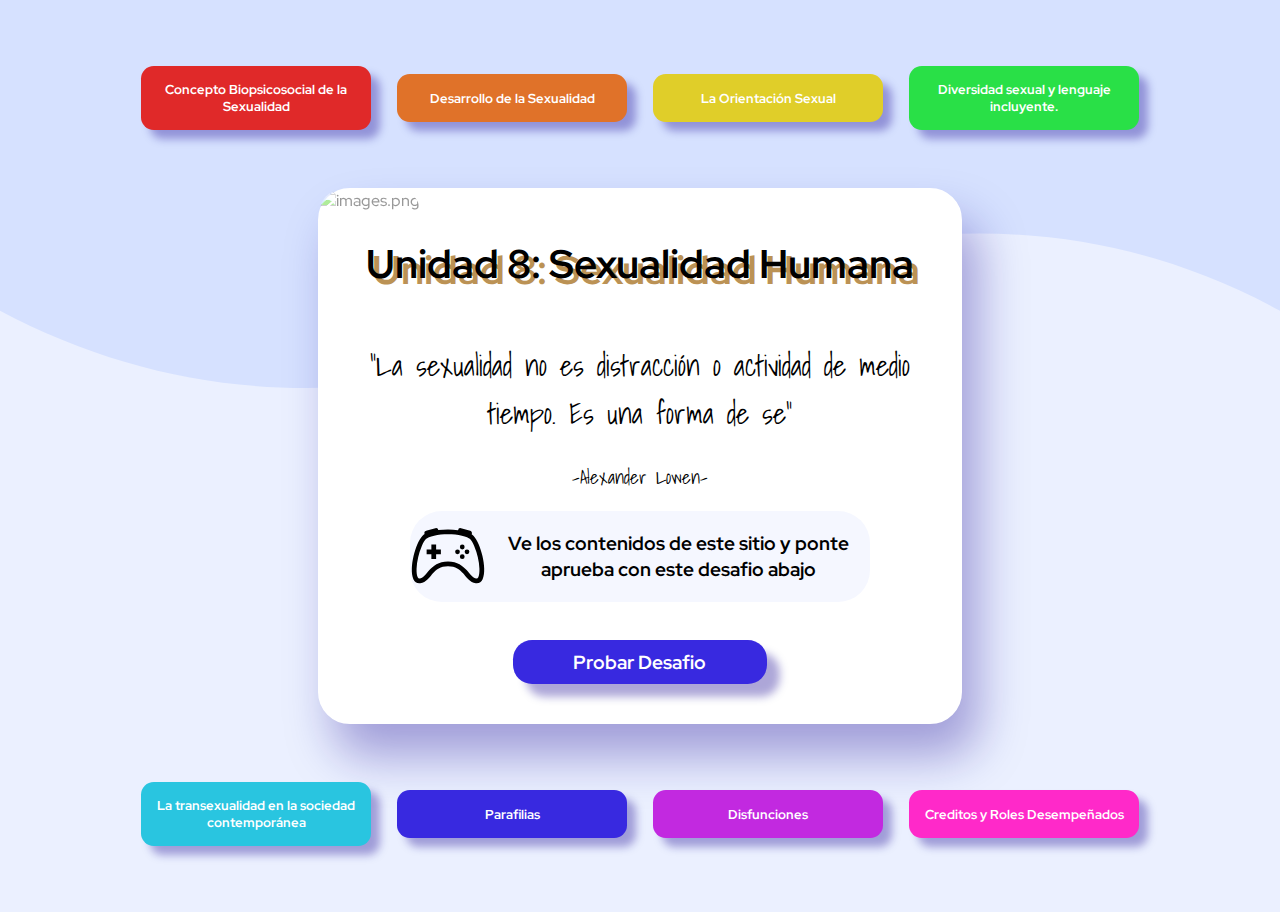
==== index.html @ 983442b2 "Add files via upload" ====
<!DOCTYPE html>
<html lang="es">
<head>
  <meta charset="UTF-8">
  <meta name="viewport" content="width=device-width, initial-scale=1.0">
  <link rel="preconnect" href="https://fonts.googleapis.com">
  <link rel="preconnect" href="https://fonts.gstatic.com" crossorigin>
  <link href="https://fonts.googleapis.com/css2?family=Red+Hat+Display:wght@500&display=swap" rel="stylesheet">
  <link href="https://fonts.googleapis.com/css2?family=Red+Hat+Display:wght@700&display=swap" rel="stylesheet">
  <link href="https://fonts.googleapis.com/css2?family=Red+Hat+Display:wght@500&family=Shadows+Into+Light&display=swap" rel="stylesheet">
  <link rel="icon" type="image/png" sizes="32x32" href="./images/arrow-through-heart.svg">
  <link rel="stylesheet" href="./design/style.css">
  
  <title>Sexualidad | Introducción a la salud mental </title>
</head>
<body>

  <div class="main-container">

    <div class="buttons1">
      <a class="b-1" href="">Concepto Biopsicosocial de la Sexualidad</a>
      <a class="b-2" href="">Desarrollo de la Sexualidad</a>
      <a class="b-3" href="">La Orientación Sexual</a>
      <a class="b-4" href="">Diversidad sexual y lenguaje incluyente.</a>
    </div>
    
    <div class="container">
      <div class="container-inside">
        <img class="image" src="https://bookriot.com/wp-content/uploads/2020/05/lesbian-women-kissing-queer-romance-feature-700x375-1-1280x720.jpg" alt="images.png">
      </div>
      <div class="container-inside-2">
        <h1>Unidad 8: Sexualidad Humana </h1>
        <div>
          <h2>"La sexualidad no es distracción o actividad de medio tiempo. Es una forma de se"</h2>
          <h3>-Alexander Lowen-</h3>
        </div>
        <div class="container-inside-3">
          <div>
            <img class="controller" src="./images/controller.svg" alt="controller.svg">
          </div>
          <p class="game-message">Ve los contenidos de este sitio y ponte aprueba con este desafio abajo</p>
        </div>
      </div>
      <div class="container-inside-4">
         <a href="">Probar Desafio</a>
      </div>
     </div>
    
    <div class="buttons2">
      <a class="b-5" href="">La transexualidad en la sociedad contemporánea</a>
      <a class="b-6" href="">Parafilias</a>
      <a class="b-7" href="">Disfunciones</a>
      <a class="b-8" href="">Creditos y Roles Desempeñados</a>
    </div>

  </div>
  
</body>
</html>
---- design/style.css ----
*{
    font-family: 'Red Hat Display', sans-serif;
    font-weight: 500;
}


body{
    background-color:hsl(225, 100%, 96%);
    background-image: url(../images/pattern-background-desktop.svg);
    background-size: 100vw;
    background-repeat: no-repeat;
    display: grid;
    justify-content: center;
}

.main-container{
    visibility:hidden;
    display: flex;
    justify-content: center;
    justify-items: center;
    align-items: center;
    align-content: center;
    flex-wrap: wrap;
}

@media screen and (min-aspect-ratio: 1/1){
    .main-container{
        visibility: visible;
    }
}

div.container{
    background-color: #fff;
    border-radius: 2em;
    border: solid;
    border-width: 0.15em;
    border-color: #fff;
    box-shadow: 1em 2em 3em rgba(21, 0, 143, 0.349);
    width: 50vw;
    height: 150max;
    margin: 0 5vh 0 5vh;
    position: relative;
    animation-name: div;
    animation-duration: 4s;
}

@keyframes div {
    0%   {opacity: 0%; left:-30vw; top:0;}
    100% {opacity:100%; left:0px; top:0px;}
  }

div.container-inside{
    background-image: url(https://wallpapercave.com/wp/wp8818088.jpg);
    background-size: 100% 100%;
    width: 50vw;
    height: 40%;
    border-radius: 2em 2em 0 0;
}

img.image {
    width: 100%;
    height: 100%;
    opacity: 40%;
    filter: contrast(1.75);
    border-radius: 2em 2em 0 0;
}
div.container-inside-2{
    display: flex;
    justify-content: center;
    flex-wrap: wrap;
    padding: 0 5%;
}

div.container-inside-2 h1{
    font-weight: 700;
    font-size: 3.1vmax;
}

h1{
    text-shadow: .5vmax .5vmax #bb9255;
}

div.container-inside-2 div{
    text-align: center;
}

div.container-inside-2 div h2{
    text-align: center;
    font-family: 'Shadows Into Light', cursive;
    font-size: 2.3vmax;
}
div.container-inside-2 div h3{
    text-align: center;
    font-family: 'Shadows Into Light', cursive;
    font-size: 1.5vmax;
}

div.container-inside-3{
    display: grid;
    grid-template-columns: 1fr 5fr;
    grid-template-rows: 1fr;
    justify-content: center;
    background-color: hsl(225, 100%, 98%);
    width: 80%;
    border-radius: 2em;
}

div.container-inside-3 div{
   width: 100%;
   height: 100%;
   display: flex;
   justify-content: center;
   align-content: center;
   justify-items: center;
   align-items: center;
}

.controller{
    width: 100%;
}

.game-message{
    font-weight: 700;
    font-size: 1.5vmax;
}

div.container-inside-4{
    margin: 2vmax;
    display: flex;
    justify-content: center;
   align-content: center;
   justify-items: center;
   align-items: center;
}

div.container-inside-4 a{
    margin: 1vmax;
    font-size: 1.5vmax;
    text-decoration: none;
    font-weight: 700;
    width: 40%;
    text-align: center;
    background-color: hsl(245, 75%, 52%);
    color: #fff;
    padding: 1.5%;
    border-radius: 1em;
    box-shadow: 1vmax 1vmax 1vmin rgba(21, 0, 143, 0.349);
}

div.container-inside-4 a:hover{
    background-color: hsl(225, 67%, 80%);
    box-shadow: 1vmax 1vmax 0.5vmin rgba(21, 0, 143, 0.534);
}

div.container-inside-4 a:focus{
    text-shadow: 0px 0px .5vmax #ffffff;
    box-shadow: .8vmax .8vmax 0.5vmin rgba(21, 0, 143, 0.534);
}

.buttons1,.buttons2{
    height: 10vh;
    width: 80vw;
    display: flex;
    flex-wrap: nowrap;
    justify-content: center;
   align-content: center;
   justify-items: center;
   align-items: center;
   padding: 5vh;

}

.buttons1 a,.buttons2 a{
    margin: 1vmax;
    font-size: 1vmax;
    text-decoration: none;
    font-weight: 700;
    width: 40%;
    text-align: center;
    color: #fff;
    padding: 1.5%;
    border-radius: 1em;
    box-shadow: 1vmin 1vmin 1vmin rgba(21, 0, 143, 0.349);
}

.buttons1{
    position: relative;
    animation-name: button1;
    animation-duration: 4s;
}

.buttons2{
    position: relative;
    animation-name: button2;
    animation-duration: 4s;
}

@keyframes button1 {
    0%   {opacity: 0%; bottom:20vh;}
    100% {opacity:100%; bottom:0vh;}
  }

@keyframes button2{
    0%   {opacity: 0%; top:40vh;}
    100% {opacity:100%;  top:0px;}
  }

.b-1{
    background-color: hsl(0, 75%, 52%);
}

.b-2{
    background-color: hsl(24, 75%, 52%);
}

.b-3{
    background-color: hsl(54, 75%, 52%);
}

.b-4{
    background-color: hsl(130, 75%, 52%);
}

.b-5{
    background-color: hsl(189, 75%, 52%);
}

.b-6{
    background-color: hsl(245, 75%, 52%);
}

.b-7{
    background-color: hsl(290, 75%, 52%);
}

.b-8{
    background-color: hsl(315, 100%, 58%);
}

.b-1:hover{
    background-color: hsl(0, 66%, 59%);
    box-shadow: 1vmax 1vmax 0.5vmin rgba(21, 0, 143, 0.534);
}

.b-2:hover{
    background-color: hsl(24, 57%, 58%);
    box-shadow: 1vmax 1vmax 0.5vmin rgba(21, 0, 143, 0.534);
}

.b-3:hover{
    background-color: hsl(54, 69%, 33%);
    box-shadow: 1vmax 1vmax 0.5vmin rgba(21, 0, 143, 0.534);
}

.b-4:hover{
    background-color: hsl(130, 55%, 38%);
    box-shadow: 1vmax 1vmax 0.5vmin rgba(21, 0, 143, 0.534);
}

.b-5:hover{
    background-color: hsl(189, 40%, 41%);
    box-shadow: 1vmax 1vmax 0.5vmin rgba(21, 0, 143, 0.534);
}

.b-6:hover{
    background-color: hsl(245, 42%, 46%);
    box-shadow: 1vmax 1vmax 0.5vmin rgba(21, 0, 143, 0.534);
}

.b-7:hover{
    background-color: hsl(290, 42%, 44%);
    box-shadow: 1vmax 1vmax 0.5vmin rgba(21, 0, 143, 0.534);
}

.b-8:hover{
    background-color: hsl(315, 50%, 53%);
    box-shadow: 1vmax 1vmax 0.5vmin rgba(21, 0, 143, 0.534);
}

.b-1:focus,.b-2:focus,.b-3:focus,.b-4:focus,.b-5:focus,.b-6:focus,.b-7:focus,.b-8:focus{
    text-shadow: 0px 0px .5vmax #ffffff;
    box-shadow: .8vmax .8vmax 0.5vmin rgba(21, 0, 143, 0.534);
}
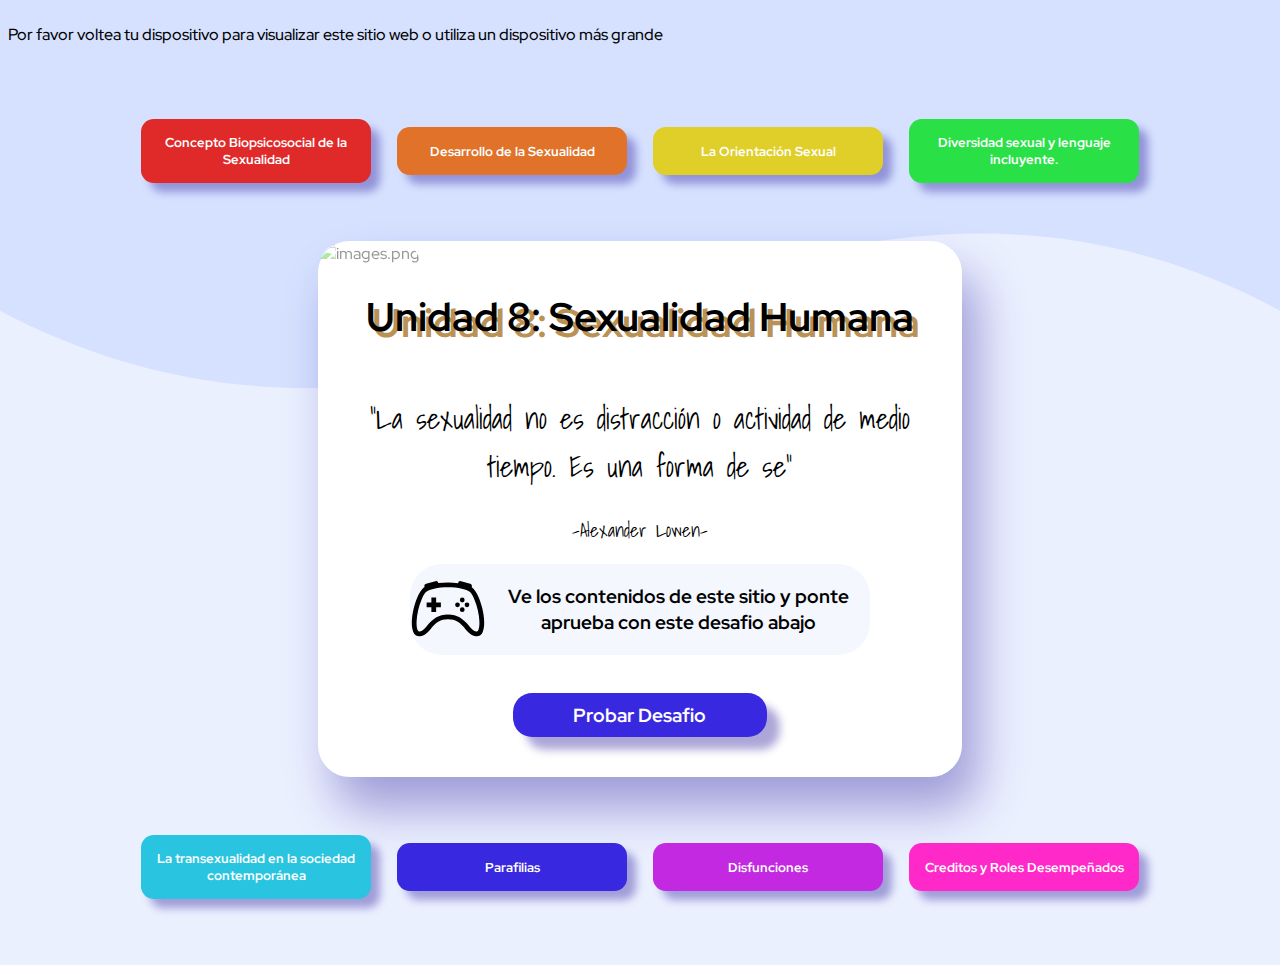
==== commit 230c35fc: "Update index.html" ====
--- a/index.html
+++ b/index.html
@@ -14,7 +14,9 @@
   <title>Sexualidad | Introducción a la salud mental </title>
 </head>
 <body>
-
+  
+  <div class="no"><p>Por favor voltea tu dispositivo para visualizar este sitio web o utiliza un dispositivo más grande</p></div>
+  
   <div class="main-container">
 
     <div class="buttons1">
@@ -56,4 +58,4 @@
   </div>
   
 </body>
-</html>+</html>
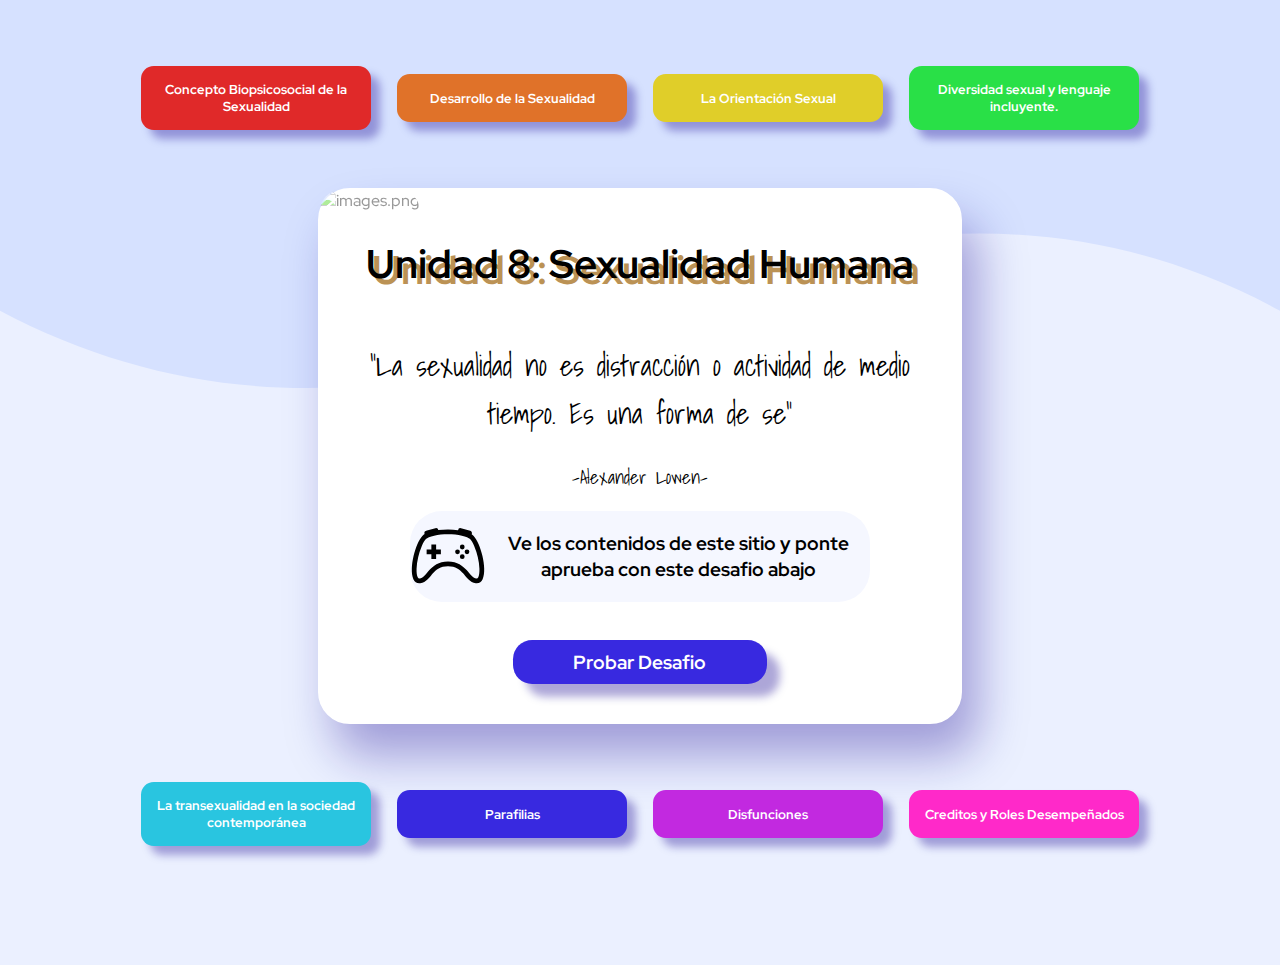
==== commit f8215c4d: "Update index.html" ====
--- a/index.html
+++ b/index.html
@@ -14,8 +14,6 @@
   <title>Sexualidad | Introducción a la salud mental </title>
 </head>
 <body>
-  
-  <div class="no"><p>Por favor voltea tu dispositivo para visualizar este sitio web o utiliza un dispositivo más grande</p></div>
   
   <div class="main-container">
 
@@ -57,5 +55,7 @@
 
   </div>
   
+  <div class="no"><p>Por favor voltea tu dispositivo para visualizar este sitio web o utiliza un dispositivo más grande</p></div>
+  
 </body>
 </html>
--- a/design/style.css
+++ b/design/style.css
@@ -13,6 +13,7 @@
     justify-content: center;
 }
 
+
 .main-container{
     visibility:hidden;
     display: flex;
@@ -26,6 +27,10 @@
 @media screen and (min-aspect-ratio: 1/1){
     .main-container{
         visibility: visible;
+    }
+    
+    .no{
+   visibility:hidden; 
     }
 }
 
@@ -280,4 +285,4 @@
 .b-1:focus,.b-2:focus,.b-3:focus,.b-4:focus,.b-5:focus,.b-6:focus,.b-7:focus,.b-8:focus{
     text-shadow: 0px 0px .5vmax #ffffff;
     box-shadow: .8vmax .8vmax 0.5vmin rgba(21, 0, 143, 0.534);
-}+}
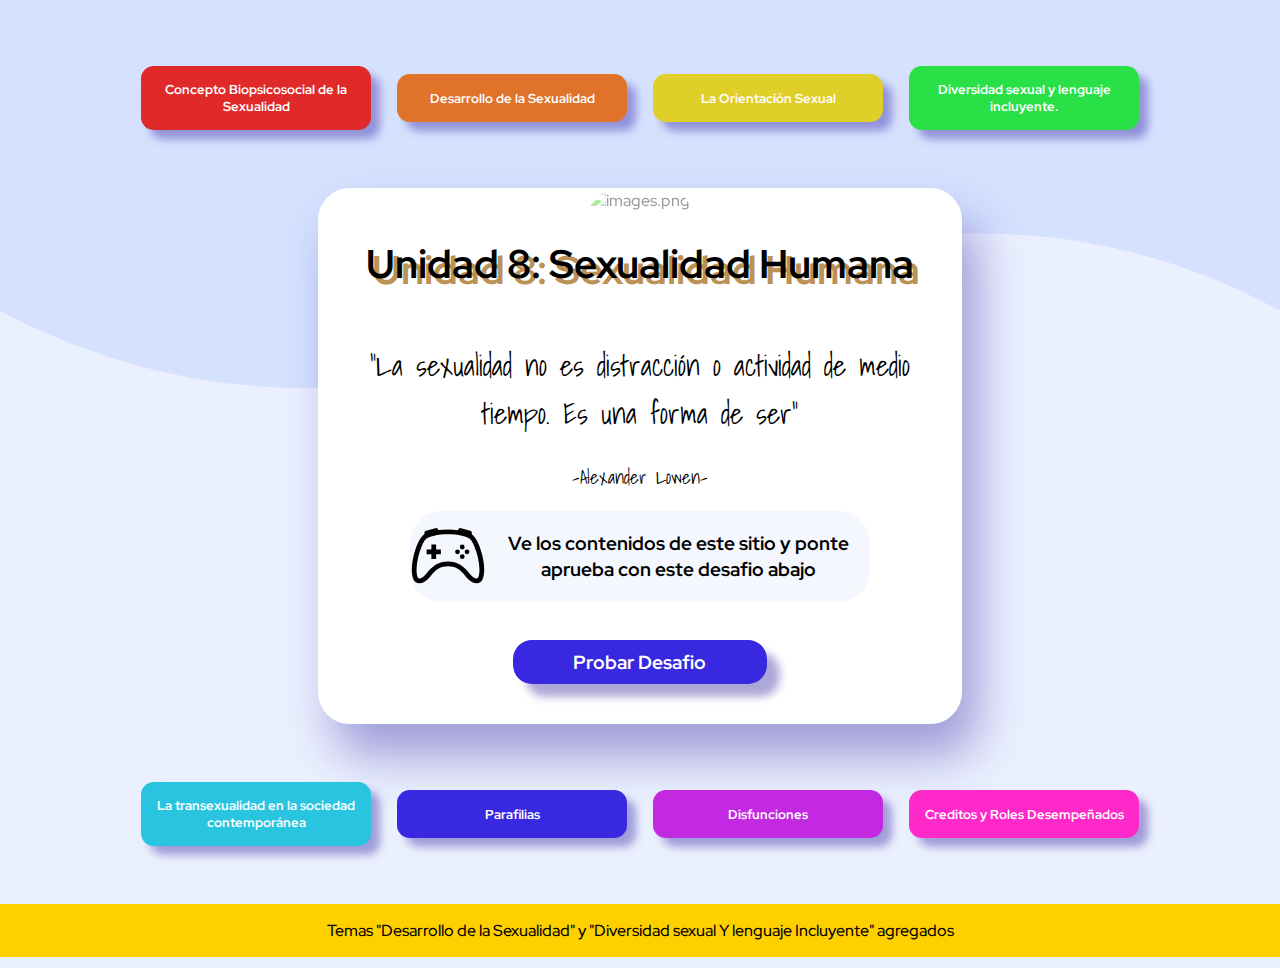
==== commit 0742c6a3: "Add files via upload" ====
--- a/index.html
+++ b/index.html
@@ -19,9 +19,9 @@
 
     <div class="buttons1">
       <a class="b-1" href="">Concepto Biopsicosocial de la Sexualidad</a>
-      <a class="b-2" href="">Desarrollo de la Sexualidad</a>
+      <a class="b-2" href="./desarrollo.html">Desarrollo de la Sexualidad</a>
       <a class="b-3" href="">La Orientación Sexual</a>
-      <a class="b-4" href="">Diversidad sexual y lenguaje incluyente.</a>
+      <a class="b-4" href="./diversidad.html">Diversidad sexual y lenguaje incluyente.</a>
     </div>
     
     <div class="container">
@@ -31,7 +31,7 @@
       <div class="container-inside-2">
         <h1>Unidad 8: Sexualidad Humana </h1>
         <div>
-          <h2>"La sexualidad no es distracción o actividad de medio tiempo. Es una forma de se"</h2>
+          <h2>"La sexualidad no es distracción o actividad de medio tiempo. Es una forma de ser"</h2>
           <h3>-Alexander Lowen-</h3>
         </div>
         <div class="container-inside-3">
@@ -53,9 +53,12 @@
       <a class="b-8" href="">Creditos y Roles Desempeñados</a>
     </div>
 
+    <footer style="width: 100%; background-color: rgb(255, 208, 0);"><p>Temas "Desarrollo de la Sexualidad" y "Diversidad sexual Y lenguaje Incluyente" agregados</p></footer>
+
   </div>
   
-  <div class="no"><p>Por favor voltea tu dispositivo para visualizar este sitio web o utiliza un dispositivo más grande</p></div>
+  <div class="no"><p>Por favor voltea tu dispositivo para visualizar este sitio web o agranda la pestaña. :(</p></div>
+
   
 </body>
-</html>
+</html>--- a/design/style.css
+++ b/design/style.css
@@ -11,6 +11,8 @@
     background-repeat: no-repeat;
     display: grid;
     justify-content: center;
+    grid-template-columns: 100vw;
+    overflow-x: hidden;
 }
 
 
@@ -22,6 +24,23 @@
     align-items: center;
     align-content: center;
     flex-wrap: wrap;
+    text-align: center;
+}
+
+.no{
+    grid-row: 1;
+    display: grid;
+    justify-content: center;
+    justify-items: center;
+    align-items: center;
+    align-content: center;
+    text-align:center;
+    text-decoration:underline;
+    font-size: 7vmax;
+}
+
+.no p{
+    height: 100%;
 }
 
 @media screen and (min-aspect-ratio: 1/1){
@@ -31,6 +50,8 @@
     
     .no{
    visibility:hidden; 
+   grid-row: 2;
+   font-size: 0.1vmin;
     }
 }
 
@@ -286,3 +307,4 @@
     text-shadow: 0px 0px .5vmax #ffffff;
     box-shadow: .8vmax .8vmax 0.5vmin rgba(21, 0, 143, 0.534);
 }
+
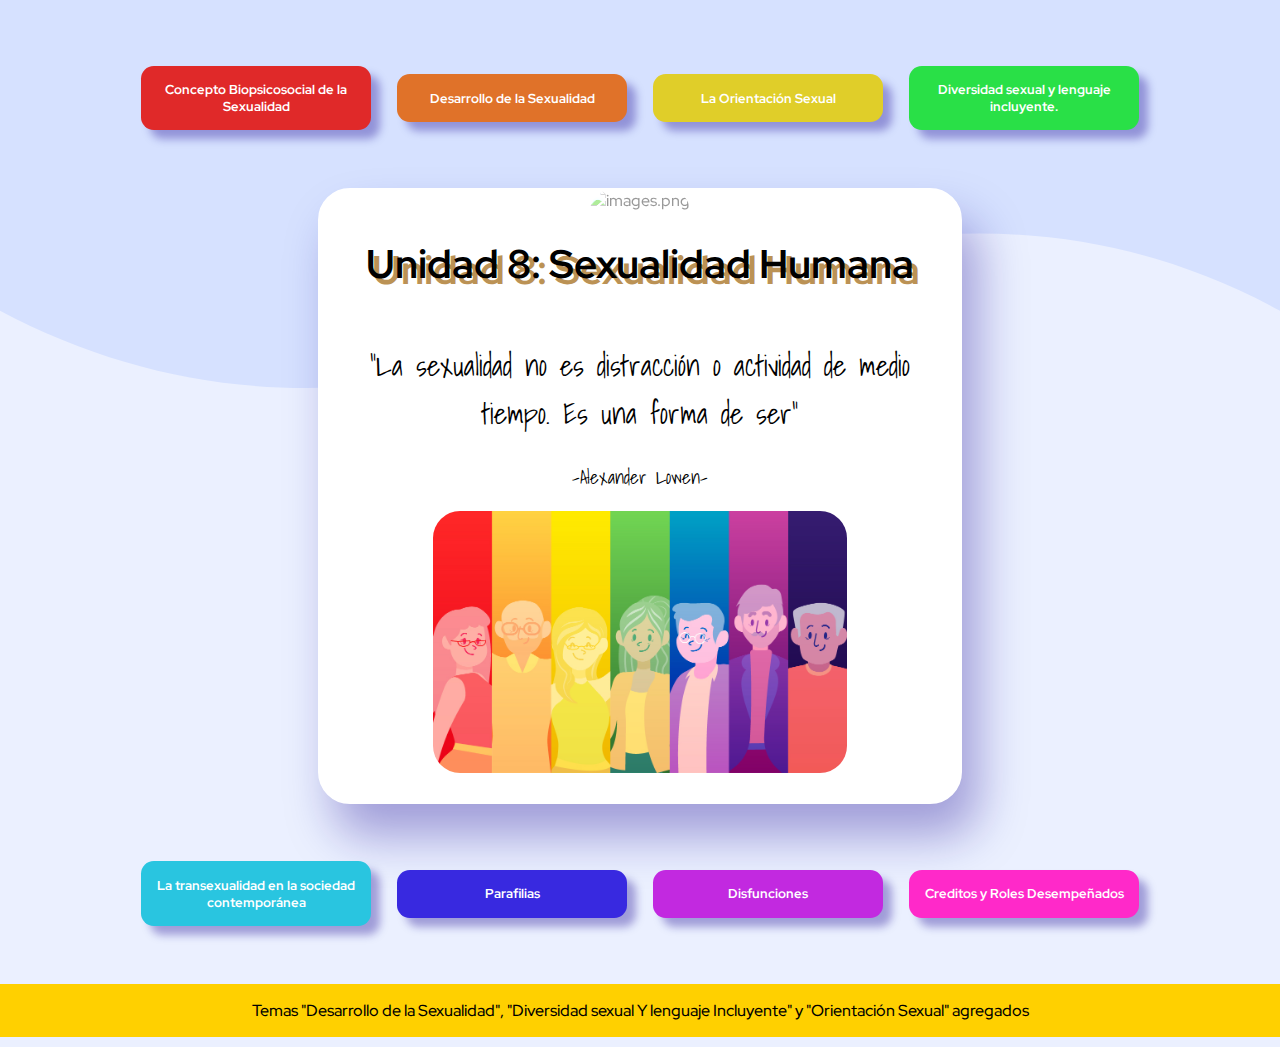
==== commit a3c2272d: "Add files via upload" ====
--- a/index.html
+++ b/index.html
@@ -20,7 +20,7 @@
     <div class="buttons1">
       <a class="b-1" href="">Concepto Biopsicosocial de la Sexualidad</a>
       <a class="b-2" href="./desarrollo.html">Desarrollo de la Sexualidad</a>
-      <a class="b-3" href="">La Orientación Sexual</a>
+      <a class="b-3" href="./orientacion.html">La Orientación Sexual</a>
       <a class="b-4" href="./diversidad.html">Diversidad sexual y lenguaje incluyente.</a>
     </div>
     
@@ -35,14 +35,8 @@
           <h3>-Alexander Lowen-</h3>
         </div>
         <div class="container-inside-3">
-          <div>
-            <img class="controller" src="./images/controller.svg" alt="controller.svg">
-          </div>
-          <p class="game-message">Ve los contenidos de este sitio y ponte aprueba con este desafio abajo</p>
+          <img src="./images/portada.jpg" alt="" style="width:90%; border-radius: 3vmin;">
         </div>
-      </div>
-      <div class="container-inside-4">
-         <a href="">Probar Desafio</a>
       </div>
      </div>
     
@@ -53,7 +47,7 @@
       <a class="b-8" href="">Creditos y Roles Desempeñados</a>
     </div>
 
-    <footer style="width: 100%; background-color: rgb(255, 208, 0);"><p>Temas "Desarrollo de la Sexualidad" y "Diversidad sexual Y lenguaje Incluyente" agregados</p></footer>
+    <footer style="width: 100%; background-color: rgb(255, 208, 0);"><p>Temas "Desarrollo de la Sexualidad", "Diversidad sexual Y lenguaje Incluyente" y "Orientación Sexual" agregados</p></footer>
 
   </div>
   
--- a/design/style.css
+++ b/design/style.css
@@ -123,12 +123,12 @@
 
 div.container-inside-3{
     display: grid;
-    grid-template-columns: 1fr 5fr;
+    grid-template-columns: 1fr;
     grid-template-rows: 1fr;
-    justify-content: center;
-    background-color: hsl(225, 100%, 98%);
+    justify-items: center;
     width: 80%;
     border-radius: 2em;
+    margin-bottom: 5%;
 }
 
 div.container-inside-3 div{
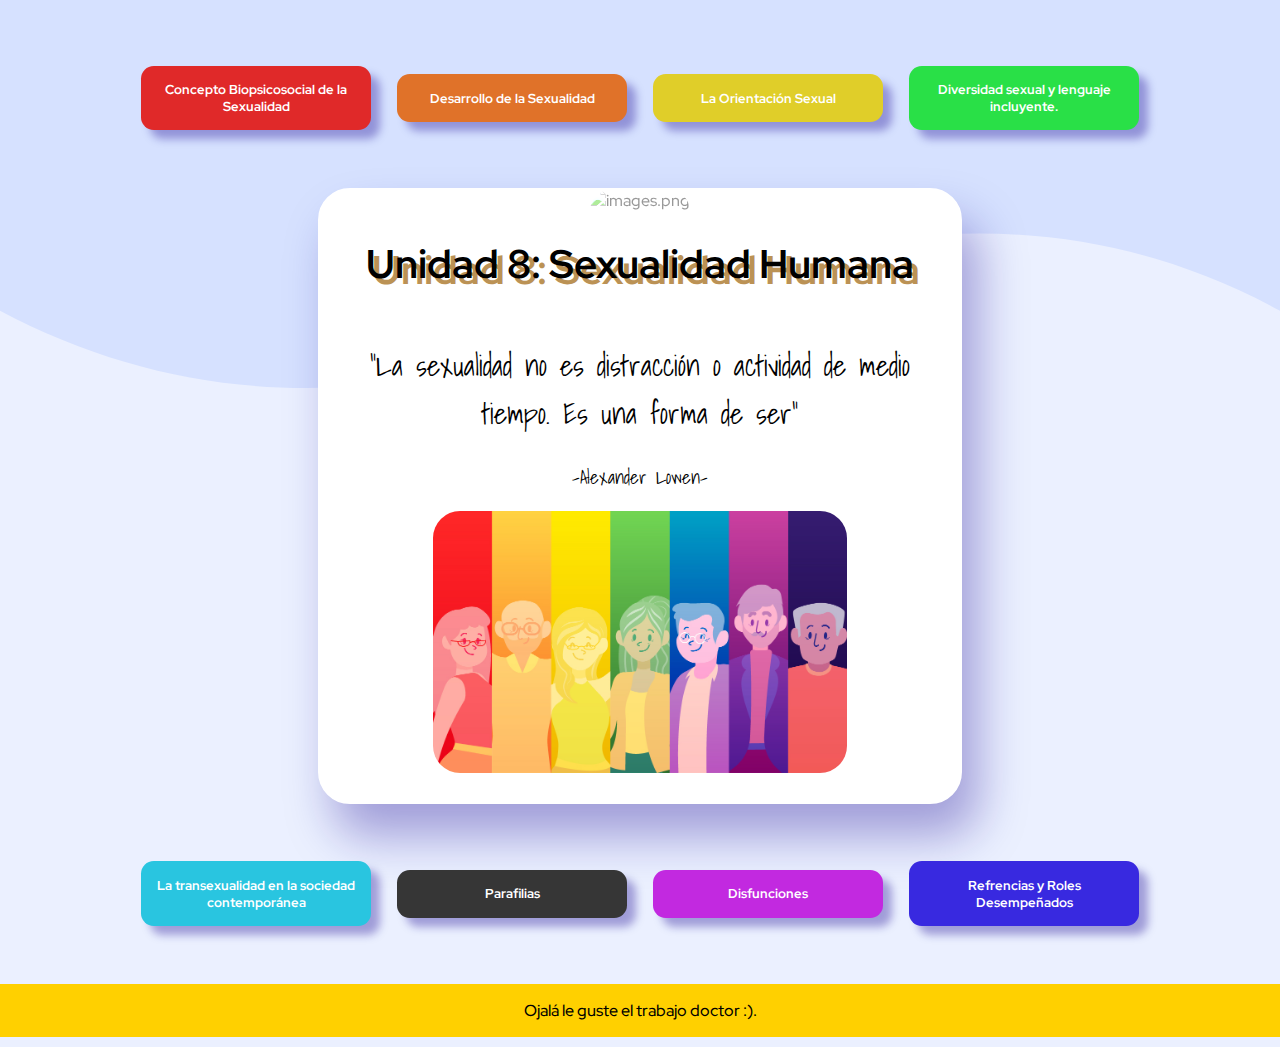
==== commit ada90971: "Add files via upload" ====
--- a/index.html
+++ b/index.html
@@ -18,7 +18,7 @@
   <div class="main-container">
 
     <div class="buttons1">
-      <a class="b-1" href="">Concepto Biopsicosocial de la Sexualidad</a>
+      <a class="b-1" href="./concepto.html">Concepto Biopsicosocial de la Sexualidad</a>
       <a class="b-2" href="./desarrollo.html">Desarrollo de la Sexualidad</a>
       <a class="b-3" href="./orientacion.html">La Orientación Sexual</a>
       <a class="b-4" href="./diversidad.html">Diversidad sexual y lenguaje incluyente.</a>
@@ -41,13 +41,13 @@
      </div>
     
     <div class="buttons2">
-      <a class="b-5" href="">La transexualidad en la sociedad contemporánea</a>
-      <a class="b-6" href="">Parafilias</a>
-      <a class="b-7" href="">Disfunciones</a>
-      <a class="b-8" href="">Creditos y Roles Desempeñados</a>
+      <a class="b-5" href="./transexualidad.html">La transexualidad en la sociedad contemporánea</a>
+      <a class="b-6" href="./parafilias.html">Parafilias</a>
+      <a class="b-7" href="./disfunsiones.html">Disfunciones</a>
+      <a class="b-8" href="./roles.html">Refrencias y Roles Desempeñados</a>
     </div>
 
-    <footer style="width: 100%; background-color: rgb(255, 208, 0);"><p>Temas "Desarrollo de la Sexualidad", "Diversidad sexual Y lenguaje Incluyente" y "Orientación Sexual" agregados</p></footer>
+    <footer style="width: 100%; background-color: rgb(255, 208, 0);"><p>Ojalá le guste el trabajo doctor :).</p></footer>
 
   </div>
   
--- a/design/style.css
+++ b/design/style.css
@@ -252,7 +252,7 @@
 }
 
 .b-6{
-    background-color: hsl(245, 75%, 52%);
+    background-color: hsl(0, 0%, 21%);
 }
 
 .b-7{
@@ -260,7 +260,7 @@
 }
 
 .b-8{
-    background-color: hsl(315, 100%, 58%);
+    background-color: hsl(245, 75%, 52%);
 }
 
 .b-1:hover{
@@ -289,7 +289,7 @@
 }
 
 .b-6:hover{
-    background-color: hsl(245, 42%, 46%);
+    background-color: hsl(0, 0%, 61%);
     box-shadow: 1vmax 1vmax 0.5vmin rgba(21, 0, 143, 0.534);
 }
 
@@ -299,7 +299,7 @@
 }
 
 .b-8:hover{
-    background-color: hsl(315, 50%, 53%);
+    background-color: hsl(253, 50%, 53%);
     box-shadow: 1vmax 1vmax 0.5vmin rgba(21, 0, 143, 0.534);
 }
 
